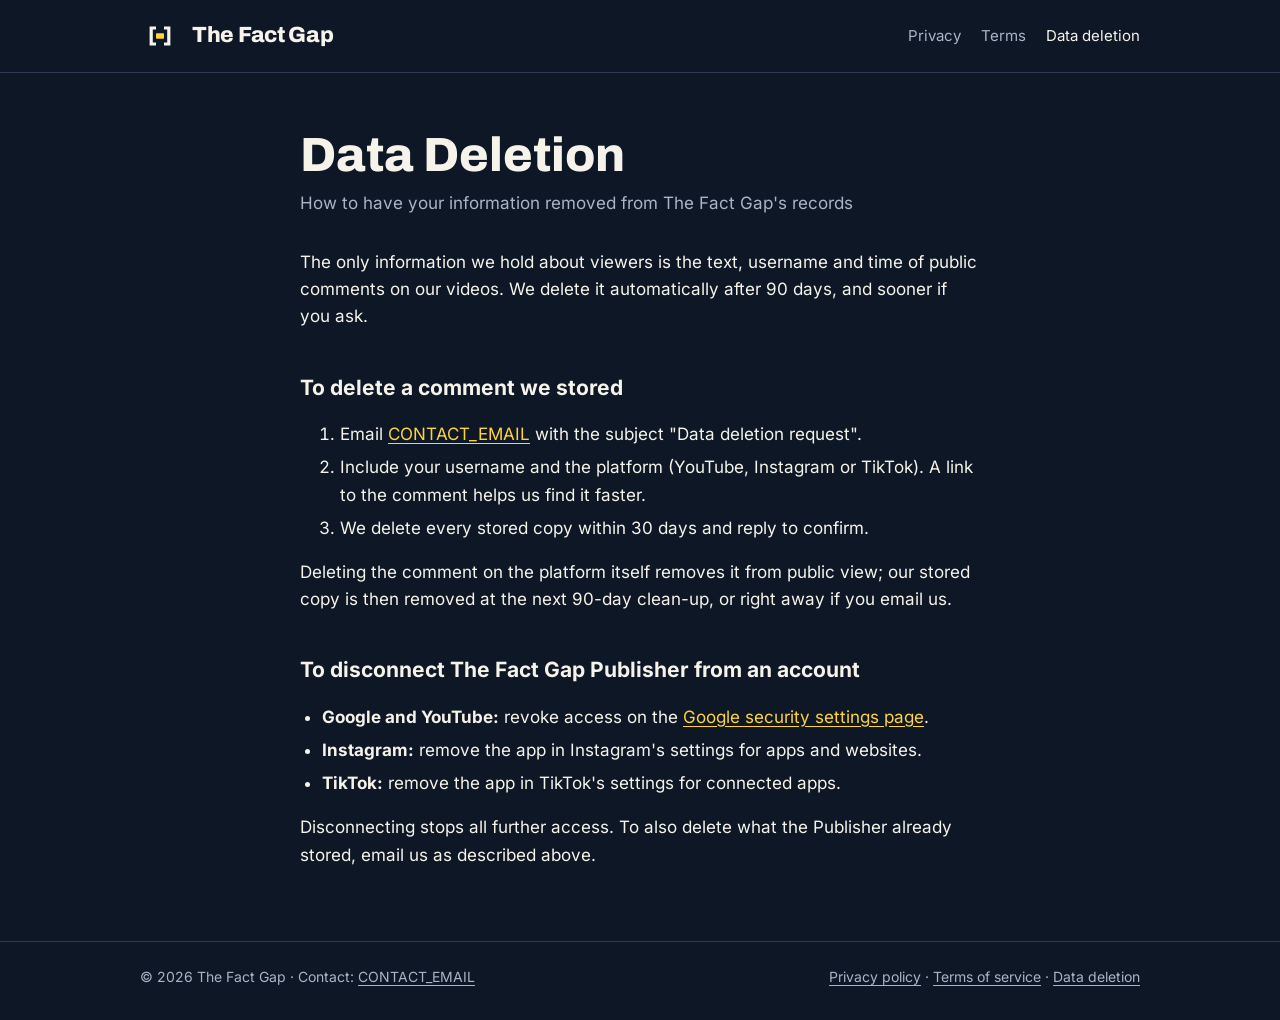
==== data-deletion.html @ 0c041185 "Add files via upload" ====
<!doctype html>
<html lang="en">
<head>
<meta charset="utf-8">
<meta name="viewport" content="width=device-width, initial-scale=1">
<title>Data Deletion · The Fact Gap</title>
<link rel="icon" href="assets/icon.svg" type="image/svg+xml">
<link rel="stylesheet" href="assets/style.css">
</head>
<body>
<header class="site-header">
  <div class="wrap">
    <a class="brand" href="./"><img src="assets/icon.svg" alt="">The Fact Gap</a>
    <nav class="nav" aria-label="Site">
      <a href="privacy.html">Privacy</a>
      <a href="terms.html">Terms</a>
      <a href="data-deletion.html" aria-current="page">Data deletion</a>
    </nav>
  </div>
</header>

<main class="prose doc">
  <h1>Data Deletion</h1>
  <p class="meta">How to have your information removed from The Fact Gap's records</p>

  <p>The only information we hold about viewers is the text, username and time of public comments on our videos. We delete it automatically after 90 days, and sooner if you ask.</p>

  <h2>To delete a comment we stored</h2>
  <ol>
    <li>Email <a href="mailto:CONTACT_EMAIL?subject=Data%20deletion%20request">CONTACT_EMAIL</a> with the subject "Data deletion request".</li>
    <li>Include your username and the platform (YouTube, Instagram or TikTok). A link to the comment helps us find it faster.</li>
    <li>We delete every stored copy within 30 days and reply to confirm.</li>
  </ol>
  <p>Deleting the comment on the platform itself removes it from public view; our stored copy is then removed at the next 90-day clean-up, or right away if you email us.</p>

  <h2>To disconnect The Fact Gap Publisher from an account</h2>
  <ul>
    <li><strong>Google and YouTube:</strong> revoke access on the <a href="https://security.google.com/settings/security/permissions">Google security settings page</a>.</li>
    <li><strong>Instagram:</strong> remove the app in Instagram's settings for apps and websites.</li>
    <li><strong>TikTok:</strong> remove the app in TikTok's settings for connected apps.</li>
  </ul>
  <p>Disconnecting stops all further access. To also delete what the Publisher already stored, email us as described above.</p>
</main>

<footer class="site-footer">
  <div class="wrap">
    <span>© 2026 The Fact Gap · Contact: <a href="mailto:CONTACT_EMAIL">CONTACT_EMAIL</a></span>
    <span><a href="privacy.html">Privacy policy</a> · <a href="terms.html">Terms of service</a> · <a href="data-deletion.html">Data deletion</a></span>
  </div>
</footer>
</body>
</html>
---- assets/style.css ----
@font-face { font-family: "Archivo"; font-weight: 800; font-display: swap; src: url("fonts/archivo-latin-800-normal.woff2") format("woff2"); }
@font-face { font-family: "Inter"; font-weight: 400; font-display: swap; src: url("fonts/inter-latin-400-normal.woff2") format("woff2"); }
@font-face { font-family: "Inter"; font-weight: 600; font-display: swap; src: url("fonts/inter-latin-600-normal.woff2") format("woff2"); }
@font-face { font-family: "Inter"; font-weight: 700; font-display: swap; src: url("fonts/inter-latin-700-normal.woff2") format("woff2"); }

:root {
  --ink: #0E1726;
  --surface: #1B2638;
  --line: #2C3A52;
  --paper: #F6F3EA;
  --gap: #FFD43B;
  --mist: #A9B4C6;
  --football: #2FBF71;
  --cars: #FF6B3D;
  --science: #4C8DFF;
  --trending: #A77BFF;
  --goodnews: #FF7AB6;
}

* { box-sizing: border-box; }

html { -webkit-text-size-adjust: 100%; }

body {
  margin: 0;
  background: var(--ink);
  color: var(--paper);
  font-family: "Inter", system-ui, -apple-system, "Segoe UI", Roboto, sans-serif;
  font-size: 17px;
  line-height: 1.6;
}

a { color: var(--gap); text-underline-offset: 3px; }
a:hover { color: var(--paper); }
a:focus-visible { outline: 3px solid var(--gap); outline-offset: 3px; border-radius: 4px; }

.wrap { max-width: 1040px; margin: 0 auto; padding: 0 20px; }
.prose { max-width: 720px; margin: 0 auto; padding: 0 20px; }

/* Header and footer */
.site-header { border-bottom: 1px solid var(--line); }
.site-header .wrap { display: flex; align-items: center; justify-content: space-between; gap: 16px; padding-top: 16px; padding-bottom: 16px; flex-wrap: wrap; }
.brand { display: inline-flex; align-items: center; gap: 12px; color: var(--paper); text-decoration: none; font-family: "Archivo", "Inter", sans-serif; font-weight: 800; font-size: 22px; letter-spacing: -0.3px; }
.brand img { width: 40px; height: 40px; border-radius: 50%; }
.brand:hover { color: var(--paper); }
.nav { display: flex; gap: 20px; flex-wrap: wrap; font-size: 15px; }
.nav a { color: var(--mist); text-decoration: none; }
.nav a:hover, .nav a[aria-current="page"] { color: var(--paper); }

.site-footer { border-top: 1px solid var(--line); margin-top: 72px; color: var(--mist); font-size: 14px; }
.site-footer .wrap { display: flex; justify-content: space-between; gap: 16px; flex-wrap: wrap; padding-top: 24px; padding-bottom: 32px; }
.site-footer a { color: var(--mist); }
.site-footer a:hover { color: var(--paper); }

/* Home */
.hero { padding: 72px 0 40px; }
.hero h1 { font-family: "Archivo", "Inter", sans-serif; font-weight: 800; font-size: clamp(44px, 9vw, 88px); line-height: 1.02; letter-spacing: -1.5px; margin: 0 0 20px; }
.hl { background: var(--gap); color: var(--ink); padding: 0 0.18em; border-radius: 8px; }
.hero p.lead { font-size: clamp(19px, 2.6vw, 24px); margin: 0; max-width: 640px; }

.chips { display: flex; flex-wrap: wrap; gap: 10px; margin: 28px 0 0; padding: 0; list-style: none; }
.chips li { color: var(--ink); font-weight: 700; font-size: 15px; padding: 7px 16px; border-radius: 999px; }

.steps { display: grid; grid-template-columns: repeat(3, minmax(0, 1fr)); gap: 20px; margin: 48px 0 0; padding: 0; list-style: none; }
.steps li { background: var(--surface); border-radius: 16px; padding: 24px; }
.steps .num { display: inline-block; font-weight: 700; font-size: 14px; color: var(--mist); letter-spacing: 1px; text-transform: uppercase; }
.steps h2 { font-family: "Archivo", "Inter", sans-serif; font-weight: 800; font-size: 24px; line-height: 1.2; margin: 8px 0 8px; }
.steps p { margin: 0; color: var(--mist); }

.follow { margin-top: 48px; }
.follow h2 { font-size: 15px; font-weight: 600; letter-spacing: 1.2px; text-transform: uppercase; color: var(--mist); margin: 0 0 14px; }
.follow ul { display: flex; flex-wrap: wrap; gap: 12px; margin: 0; padding: 0; list-style: none; }
.follow a { display: inline-flex; align-items: center; min-height: 48px; padding: 0 20px; border: 1px solid var(--line); border-radius: 12px; color: var(--paper); text-decoration: none; font-weight: 600; }
.follow a:hover { border-color: var(--gap); }
.follow .handle { color: var(--mist); font-weight: 400; margin-left: 8px; }

/* Legal pages */
.doc { padding-top: 56px; }
.doc h1 { font-family: "Archivo", "Inter", sans-serif; font-weight: 800; font-size: clamp(34px, 6vw, 48px); line-height: 1.1; margin: 0 0 8px; }
.doc .meta { color: var(--mist); margin: 0 0 32px; }
.doc h2 { font-size: 21px; font-weight: 700; margin: 40px 0 8px; }
.doc h3 { font-size: 17px; font-weight: 700; margin: 24px 0 4px; }
.doc ul { padding-left: 22px; }
.doc li { margin: 6px 0; }
.note { background: var(--surface); border-radius: 12px; padding: 16px 20px; margin: 24px 0; }

/* Callback */
.code-box { display: flex; gap: 12px; flex-wrap: wrap; align-items: center; margin: 20px 0; }
.code-box code { flex: 1 1 280px; min-width: 0; overflow-wrap: anywhere; background: var(--surface); border: 1px solid var(--line); border-radius: 10px; padding: 14px 16px; font-size: 15px; }
.button { display: inline-flex; align-items: center; justify-content: center; min-height: 48px; padding: 0 22px; border-radius: 12px; border: 0; background: var(--gap); color: var(--ink); font: inherit; font-weight: 700; text-decoration: none; cursor: pointer; }
.button:hover { background: var(--paper); color: var(--ink); }
.button.secondary { background: transparent; color: var(--paper); border: 1px solid var(--line); }
.button.secondary:hover { border-color: var(--gap); color: var(--paper); }

@media (max-width: 720px) {
  .steps { grid-template-columns: minmax(0, 1fr); }
  .hero { padding-top: 48px; }
}
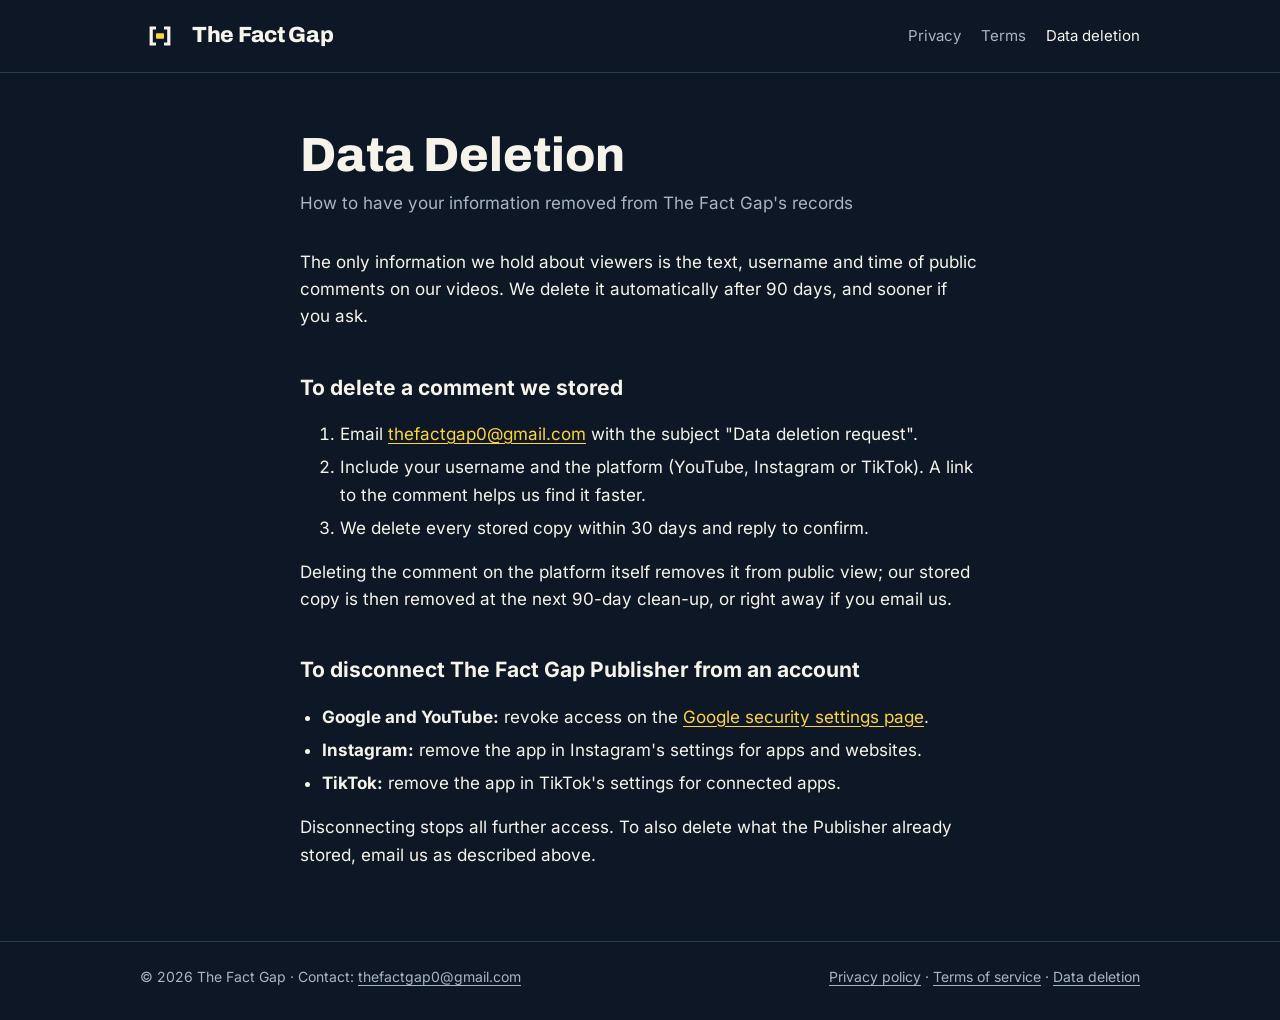
==== commit 63330e68: "Add files via upload" ====
--- a/data-deletion.html
+++ b/data-deletion.html
@@ -27,7 +27,7 @@
 
   <h2>To delete a comment we stored</h2>
   <ol>
-    <li>Email <a href="mailto:CONTACT_EMAIL?subject=Data%20deletion%20request">CONTACT_EMAIL</a> with the subject "Data deletion request".</li>
+    <li>Email <a href="mailto:thefactgap0@gmail.com?subject=Data%20deletion%20request">thefactgap0@gmail.com</a> with the subject "Data deletion request".</li>
     <li>Include your username and the platform (YouTube, Instagram or TikTok). A link to the comment helps us find it faster.</li>
     <li>We delete every stored copy within 30 days and reply to confirm.</li>
   </ol>
@@ -44,7 +44,7 @@
 
 <footer class="site-footer">
   <div class="wrap">
-    <span>© 2026 The Fact Gap · Contact: <a href="mailto:CONTACT_EMAIL">CONTACT_EMAIL</a></span>
+    <span>© 2026 The Fact Gap · Contact: <a href="mailto:thefactgap0@gmail.com">thefactgap0@gmail.com</a></span>
     <span><a href="privacy.html">Privacy policy</a> · <a href="terms.html">Terms of service</a> · <a href="data-deletion.html">Data deletion</a></span>
   </div>
 </footer>
